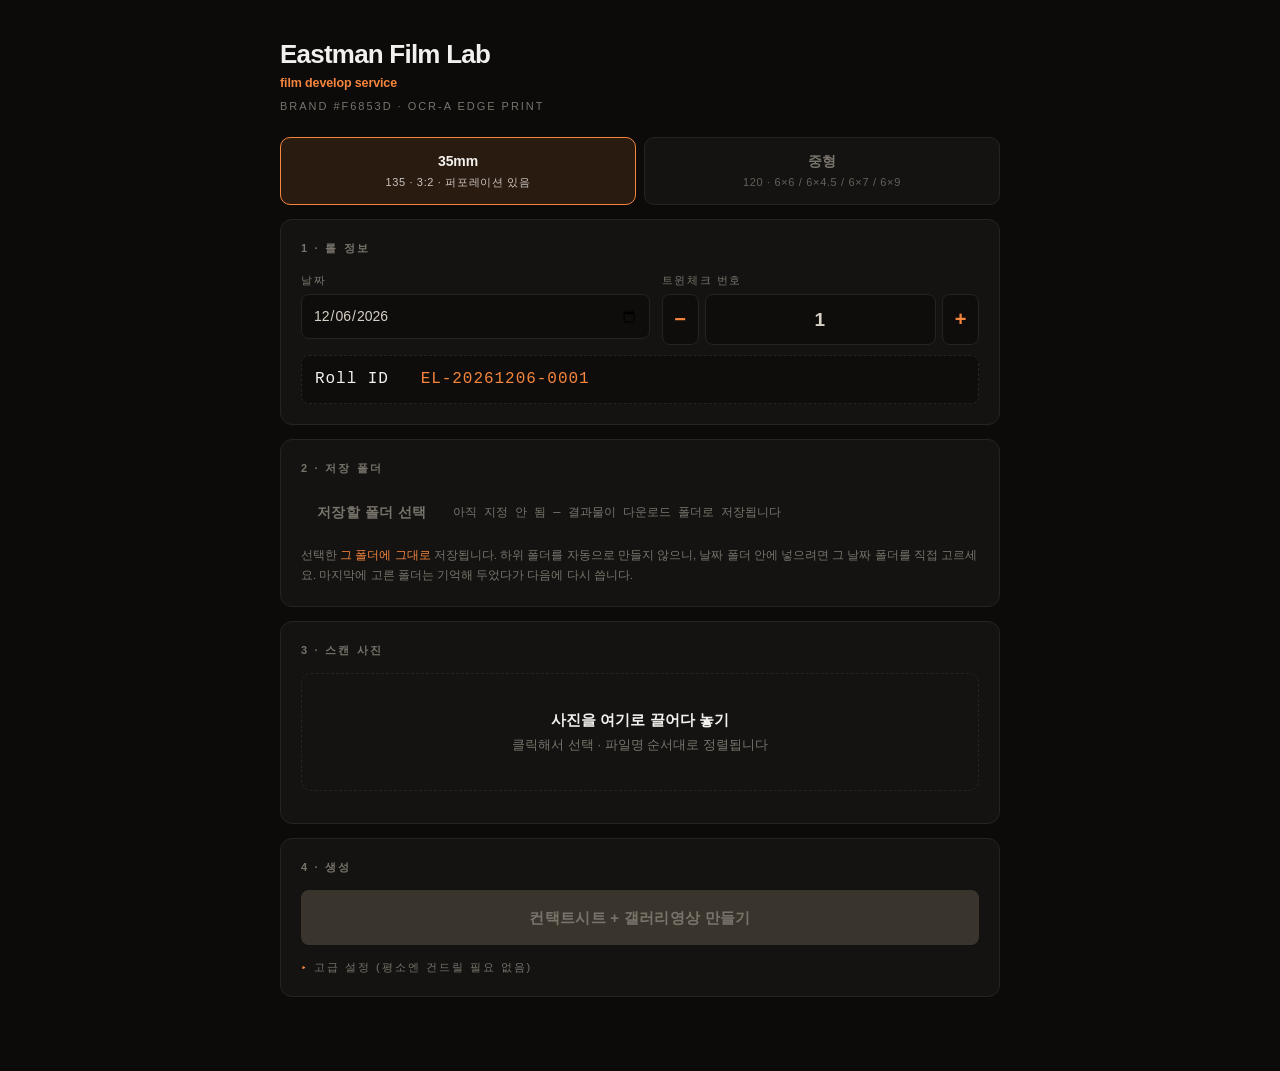
==== tools/contact-sheet/Eastman Film Lab - 컨택트시트 + 갤러리영상 (OCR-A).html @ e93a2373 "Add contact sheet + gallery video web app (original upload) Co-Authored-By: Claude Opus 5.5 <noreply" ====
<!doctype html>
<html lang="ko">
<head>
<meta charset="utf-8">
<meta name="viewport" content="width=device-width, initial-scale=1">
<title>Eastman Film Lab · 컨택트시트 + 갤러리영상 (OCR-A)</title>
<style>
  :root{
    --bg:#0c0b0a; --panel:#141311; --line:#26241f; --ink:#d6d0c6;
    --dim:#78746c; --amber:#f6853d; --amber-dim:#9c5427; --white:#f2f0ec;
    --ok:#7fb069; --err:#d4574e;
  }
  *{box-sizing:border-box}
  html,body{margin:0;min-height:100%}
  body{
    background:var(--bg); color:var(--ink);
    font:14px/1.55 "SF Pro Text",-apple-system,BlinkMacSystemFont,"Segoe UI",
      "Helvetica Neue",Arial,"Apple SD Gothic Neo","Malgun Gothic",sans-serif;
    display:flex; justify-content:center; padding:34px 20px 60px;
  }
  .wrap{width:100%; max-width:720px}

  .brand b{font-family:Helvetica,"Helvetica Neue",Arial,sans-serif;
    font-size:26px; font-weight:700; letter-spacing:-.03em; color:var(--white)}
  .tag{color:var(--amber); font-weight:700; font-size:12.5px;
    letter-spacing:-.01em; margin-bottom:26px}

  .tabs{display:flex; gap:8px; margin-bottom:14px}
  .tabs button{flex:1; font:inherit; font-weight:700; letter-spacing:-.01em;
    padding:13px 10px; border-radius:10px; cursor:pointer; transition:.14s;
    background:var(--panel); color:var(--dim); border:1px solid var(--line)}
  .tabs button small{display:block; font-weight:500; font-size:11px;
    letter-spacing:.06em; opacity:.8; margin-top:2px}
  .tabs button:hover{color:var(--ink)}
  .tabs button.on{background:rgba(246,133,61,.13); color:var(--white);
    border-color:var(--amber)}

  .card{background:var(--panel); border:1px solid var(--line); border-radius:12px;
    padding:20px; margin-bottom:14px}
  .card h2{margin:0 0 14px; font-size:11px; letter-spacing:.2em; color:var(--dim);
    text-transform:uppercase; font-weight:600}

  label{display:block; font-size:10.5px; letter-spacing:.15em; color:var(--dim);
    text-transform:uppercase; margin:0 0 6px}
  input[type=text],input[type=date],input[type=number],select{
    width:100%; background:#0e0d0b; border:1px solid var(--line); color:var(--ink);
    padding:10px 11px; border-radius:8px; font:inherit; font-size:14px}
  input:focus,select:focus{outline:none; border-color:var(--amber-dim)}
  input[type=number]{-moz-appearance:textfield}
  input[type=number]::-webkit-outer-spin-button,
  input[type=number]::-webkit-inner-spin-button{-webkit-appearance:none;margin:0}

  .row{display:flex; gap:12px; flex-wrap:wrap}
  .row>*{flex:1; min-width:150px}

  /* sticker stepper */
  .stepper{display:flex; align-items:stretch; gap:6px}
  .stepper input{text-align:center; font-variant-numeric:tabular-nums;
    font-size:19px; font-weight:600; letter-spacing:.06em}
  .stepper button{width:46px; border:1px solid var(--line); background:#0e0d0b;
    color:var(--amber); font-size:20px; font-weight:700; border-radius:8px;
    cursor:pointer; line-height:1; transition:.12s}
  .stepper button:hover{background:rgba(246,133,61,.12); border-color:var(--amber-dim)}
  .stepper button:active{transform:translateY(1px)}

  .rollid{margin-top:10px; padding:11px 13px; background:#0e0d0b;
    border:1px dashed var(--line); border-radius:8px;
    font-family:"SF Mono",Menlo,Consolas,monospace; font-size:16px;
    letter-spacing:.06em; color:var(--white)}
  .rollid span{color:var(--amber)}

  .folder{display:flex; gap:10px; align-items:center; flex-wrap:wrap}
  .path{flex:1; min-width:200px; font-family:"SF Mono",Menlo,Consolas,monospace;
    font-size:12px; color:var(--dim); word-break:break-all}
  .path.on{color:var(--ok)}

  button.btn{font:inherit; font-weight:600; letter-spacing:.03em; border:none;
    cursor:pointer; padding:11px 16px; border-radius:8px; transition:.14s}
  .primary{background:var(--amber); color:#241705}
  .primary:hover{filter:brightness(1.08)}
  .primary:disabled{background:#3a352c; color:var(--dim); cursor:not-allowed; filter:none}
  .ghost{background:transparent; color:var(--dim); border:1px solid var(--line)}
  .ghost:hover{color:var(--ink); border-color:var(--amber-dim)}

  .drop{border:1.5px dashed var(--line); border-radius:10px; padding:34px 16px;
    text-align:center; color:var(--dim); cursor:pointer; transition:.15s;
    font-size:13px}
  .drop:hover,.drop.hot{border-color:var(--amber); color:var(--ink);
    background:rgba(246,133,61,.05)}
  .drop b{display:block; color:var(--white); font-size:15px; margin-bottom:4px}
  .thumbs{display:flex; gap:5px; flex-wrap:wrap; margin-top:12px}
  .thumbs img{width:52px; height:35px; object-fit:cover; border-radius:3px;
    border:1px solid var(--line)}
  .thumbs .more{align-self:center; font-size:11px; color:var(--dim)}

  #go{width:100%; padding:16px; font-size:15px; letter-spacing:.02em}

  .bar{margin-top:14px; height:5px; background:#241f1a; border-radius:3px;
    overflow:hidden; display:none}
  .bar.on{display:block}
  .bar i{display:block; height:100%; width:0; background:var(--amber);
    transition:width .2s}
  .log{margin-top:12px; font-family:"SF Mono",Menlo,Consolas,monospace;
    font-size:12px; line-height:1.85; color:var(--dim); white-space:pre-wrap}
  .log .ok{color:var(--ok)} .log .er{color:var(--err)} .log .hi{color:var(--amber)}

  .out{display:none; gap:14px; margin-top:4px}
  .out.on{display:flex; flex-wrap:wrap}
  .out figure{margin:0; flex:1; min-width:190px}
  .out figcaption{font-size:11px; color:var(--dim); letter-spacing:.1em;
    text-transform:uppercase; margin-bottom:7px}
  .out img,.out video{width:100%; border-radius:6px; background:#000;
    border:1px solid var(--line)}

  details{margin-top:4px}
  summary{cursor:pointer; font-size:11px; letter-spacing:.18em; color:var(--dim);
    text-transform:uppercase; list-style:none}
  summary::-webkit-details-marker{display:none}
  summary:before{content:"▸ "; color:var(--amber)}
  details[open] summary:before{content:"▾ "}
  .adv{margin-top:14px}
  .note{font-size:11.5px; color:var(--dim); line-height:1.8; margin-top:10px}
  .warn{color:var(--amber)}
  canvas{display:none}
</style>
<style>
  /* OCR-A (Tsukurimashou build by Matthew Skala, free for commercial
     use; his contributions public domain). Embedded so the app stays a
     single offline file. */
  @font-face{font-family:'OCR-A EFL';font-style:normal;font-weight:400;
    font-display:block;
    src:url([data-uri]) format('truetype');}
</style>
</head>
<body>
<div class="wrap">

  <div class="brand"><b>Eastman Film Lab</b></div>
  <div class="tag">film develop service</div>
  <div style="color:var(--dim);font-size:11px;letter-spacing:.18em;margin:-22px 0 22px">BRAND #F6853D · OCR-A EDGE PRINT</div>

  <!-- ── film format tabs ──────────────────────────────────── -->
  <div class="tabs">
    <button type="button" id="tab135" class="on" data-film="135">
      35mm<small>135 · 3:2 · 퍼포레이션 있음</small></button>
    <button type="button" id="tab120" data-film="120">
      중형<small>120 · 6×6 / 6×4.5 / 6×7 / 6×9</small></button>
  </div>

  <!-- ── 1. roll ───────────────────────────────────────────── -->
  <div class="card">
    <h2>1 · 롤 정보</h2>
    <div class="row">
      <div style="flex:1.1">
        <label>날짜</label>
        <input type="date" id="date">
      </div>
      <div style="flex:1">
        <label>트윈체크 번호</label>
        <div class="stepper">
          <button type="button" id="minus" title="-1">−</button>
          <input type="number" id="sticker" min="0" step="1" value="1">
          <button type="button" id="plus" title="+1">+</button>
        </div>
      </div>
    </div>
    <div class="row" id="mfRow" style="display:none; margin-top:12px">
      <div>
        <label>중형 판형</label>
        <select id="mfSize">
          <option value="6x6" selected>6×6 · 정사각</option>
          <option value="6x45">6×4.5</option>
          <option value="6x7">6×7</option>
          <option value="6x9">6×9</option>
        </select>
      </div>
    </div>
    <div class="rollid">Roll ID &nbsp; <span id="rollid">EL-00000000-0001</span></div>
  </div>

  <!-- ── 2. save folder ────────────────────────────────────── -->
  <div class="card">
    <h2>2 · 저장 폴더</h2>
    <div class="folder">
      <button class="btn ghost" id="pick">저장할 폴더 선택</button>
      <div class="path" id="pathEcho">아직 지정 안 됨 — 결과물이 다운로드 폴더로 저장됩니다</div>
    </div>
    <div class="note">
      선택한 <span class="warn">그 폴더에 그대로</span> 저장됩니다.
      하위 폴더를 자동으로 만들지 않으니, 날짜 폴더 안에 넣으려면 그 날짜 폴더를 직접 고르세요.
      마지막에 고른 폴더는 기억해 두었다가 다음에 다시 씁니다.
    </div>
  </div>

  <!-- ── 3. photos ─────────────────────────────────────────── -->
  <div class="card">
    <h2>3 · 스캔 사진</h2>
    <div class="drop" id="drop">
      <b>사진을 여기로 끌어다 놓기</b>
      클릭해서 선택 · 파일명 순서대로 정렬됩니다
    </div>
    <input type="file" id="file" accept="image/*" multiple hidden>
    <div class="thumbs" id="thumbs"></div>
  </div>

  <!-- ── 4. run ────────────────────────────────────────────── -->
  <div class="card">
    <h2>4 · 생성</h2>
    <button class="btn primary" id="go" disabled>컨택트시트 + 갤러리영상 만들기</button>
    <div class="bar" id="bar"><i id="barFill"></i></div>
    <div class="log" id="log"></div>
    <div class="out" id="out">
      <figure><figcaption>컨택트시트 · 8×10in</figcaption><img id="outImg" alt=""></figure>
      <figure><figcaption>갤러리영상 · 9:16</figcaption><video id="outVid" controls playsinline muted></video></figure>
    </div>

    <details class="adv">
      <summary>고급 설정 (평소엔 건드릴 필요 없음)</summary>
      <div class="row" style="margin-top:12px">
        <div>
          <label>컨택트시트 규격</label>
          <select id="csFormat">
            <option value="8x10" selected>8×10 in · 인쇄</option>
            <option value="1:1">1:1</option><option value="4:5">4:5</option>
            <option value="9:16">9:16</option>
          </select>
        </div>
        <div>
          <label>컬럼</label>
          <select id="cols"><option>3</option><option>4</option><option>5</option>
            <option selected>6</option><option>7</option></select>
        </div>
      </div>
      <div class="row" style="margin-top:12px">
        <div>
          <label>영상 규격</label>
          <select id="vFormat">
            <option value="9:16" selected>9:16 · 릴스</option>
            <option value="4:5">4:5</option><option value="1:1">1:1</option>
          </select>
        </div>
        <div>
          <label>영상 해상도</label>
          <select id="vres">
            <option value="2160" selected>2160 · 4K (기본)</option>
            <option value="1440">1440</option>
            <option value="1080">1080</option>
          </select>
        </div>
        <div>
          <label>프레임당 초</label>
          <input type="number" id="hold" value="0.2" step="0.05" min="0.05" max="2">
        </div>
        <div>
          <label>영상 화질</label>
          <select id="quality">
            <option value="0.45" selected>High</option>
            <option value="0.25">Standard</option>
            <option value="0.9">Max</option>
          </select>
        </div>
      </div>
      <div class="note">
        저장 후 원본 사진은 브라우저 메모리에서 즉시 삭제됩니다.
        사진은 어디에도 업로드되지 않고 이 PC 안에서만 처리됩니다.
      </div>
    </details>
  </div>
</div>

<canvas id="cv"></canvas>

<script>
/* ═══════════════════════════════════════════════════════════════
   Eastman Film Lab — 컨택트시트 + 갤러리영상 웹앱
   전부 로컬 처리. 사진은 업로드되지 않고, 저장 직후 메모리에서 삭제.
   ═══════════════════════════════════════════════════════════════ */

const $=id=>document.getElementById(id);

// ---- brand / layout spec (contact sheet and video share this) ----
const BRAND='#f6853d', ACCENT_DIM='#8f4d23';
const THEME={sheet:'#11100f', film:'#080809', perf:'#1a1917',
             text:'#d6d0c6', dim:'#78746c', white:'#f2f0ec'};
const WM_TRACK=-0.05;

// contact sheet
const FRAME_W=560,
      FRAME_GAP=.045, STRIP_GAP=.42, SHEET_PAD=.9, HEADER_H=.92;
const PPI=300, PAPER_LONG=10, PAPER_SHORT=8, PAPER_MARGIN=.25;
const IG_LONG=2048, OUT_FORMATS={'1:1':1,'4:5':4/5,'9:16':9/16,'16:9':16/9};

// video
const VID_FORMATS={'9:16':9/16,'4:5':4/5,'1:1':1};
const FPS=30;

// ── film formats ──────────────────────────────────────────────
// 135 has sprocket perforations; 120 (medium format) has none — it runs on
// paper backing — so its strip is just film base + rebate. Scans always come
// out landscape, so every aspect here is width/height.
const MF_SIZES={
  '6x6' :{aspect:1,     label:'6×6',   cols:4},
  '6x45':{aspect:4/3,   label:'6×4.5', cols:4},
  '6x7' :{aspect:7/6,   label:'6×7',   cols:4},
  '6x9' :{aspect:3/2,   label:'6×9',   cols:3},
};
let filmType='135';

function filmSpec(){
  if(filmType==='120'){
    const mf=MF_SIZES[$('mfSize').value]||MF_SIZES['6x6'];
    // no perforations, and a taller rebate so the edge print still has room
    return {aspect:mf.aspect, perf:false, perfBand:0, rebate:.155,
            cols:mf.cols, label:`120 ${mf.label}`};
  }
  return {aspect:3/2, perf:true, perfBand:.135, rebate:.115,
          cols:6, label:'135'};
}
// export width in px. 2160 (4K) is the default; the encoder negotiation below
// steps down through these if the machine can't take the bigger one.
const VID_WIDTHS=[2160,1440,1080];

let frames=[];                       // {img,url,name} — dropped, then forgotten
let rootDir=null;                    // FileSystemDirectoryHandle for D:\필름저장

/* ─────────────────────────── roll id / date ─────────────────── */
const pad4=n=>String(n).length>=4?String(n):String(n).padStart(4,'0');
const ymd=v=>v.replace(/-/g,'');

function todayISO(){
  const d=new Date(), p=n=>String(n).padStart(2,'0');
  return `${d.getFullYear()}-${p(d.getMonth()+1)}-${p(d.getDate())}`;
}
// twin-check sticker number — this alone names the saved files (no date)
const stickerNo=()=>pad4(+$('sticker').value||0);
// the roll id still carries the date, but only for the printed header/edge
function rollId(){
  return `EL-${ymd($('date').value||todayISO())}-${stickerNo()}`;
}
// localStorage throws in private mode / when site data is blocked — never let
// remembering a number take the whole app down.
const lsGet=k=>{ try{ return localStorage.getItem(k); }catch(e){ return null; } };
const lsSet=(k,v)=>{ try{ localStorage.setItem(k,v); }catch(e){} };

function syncRoll(){
  $('rollid').textContent=rollId();
  lsSet('efl.sticker',$('sticker').value);
  lsSet('efl.date',$('date').value);
}
function bumpSticker(d){
  $('sticker').value=Math.max(0,(+$('sticker').value||0)+d);
  syncRoll();
}
$('plus').onclick=()=>bumpSticker(1);
$('minus').onclick=()=>bumpSticker(-1);
$('sticker').addEventListener('input',syncRoll);
$('date').addEventListener('change',syncRoll);
// arrow keys on the number field
$('sticker').addEventListener('keydown',e=>{
  if(e.key==='ArrowUp'){e.preventDefault();bumpSticker(1);}
  if(e.key==='ArrowDown'){e.preventDefault();bumpSticker(-1);}
});

(function initRoll(){
  const savedDate=lsGet('efl.date');
  // remember the date, but a new day always wins
  $('date').value=(savedDate&&savedDate===todayISO())?savedDate:todayISO();
  $('sticker').value=lsGet('efl.sticker')||'1';
  syncRoll();
})();

/* ───────────────────────── film format tabs ─────────────────── */
function setFilm(type){
  filmType=type;
  for(const b of document.querySelectorAll('.tabs button'))
    b.classList.toggle('on',b.dataset.film===type);
  $('mfRow').style.display = type==='120' ? '' : 'none';
  $('cols').value=filmSpec().cols;          // sensible default per format
  lsSet('efl.film',type);
}
for(const b of document.querySelectorAll('.tabs button'))
  b.onclick=()=>setFilm(b.dataset.film);
$('mfSize').addEventListener('change',()=>{ $('cols').value=filmSpec().cols; });
setFilm(lsGet('efl.film')==='120'?'120':'135');

/* ─────────────────────── save folder (File System Access) ───── */
const FS_OK='showDirectoryPicker' in window;

// tiny IndexedDB store, just to keep the folder handle between visits
function idb(mode,fn){
  return new Promise((res,rej)=>{
    const r=indexedDB.open('efl',1);
    r.onupgradeneeded=()=>r.result.createObjectStore('kv');
    r.onerror=()=>rej(r.error);
    r.onsuccess=()=>{
      const db=r.result, tx=db.transaction('kv',mode), st=tx.objectStore('kv');
      const q=fn(st);
      tx.oncomplete=()=>{ db.close(); res(q&&q.result); };
      tx.onerror=()=>{ db.close(); rej(tx.error); };
    };
  });
}
const saveHandle=h=>idb('readwrite',st=>st.put(h,'root'));
const loadHandle=()=>idb('readonly',st=>st.get('root'));

function showPath(name,ok){
  $('pathEcho').textContent=ok ? `저장 위치 · ${name}\\` : name;
  $('pathEcho').classList.toggle('on',!!ok);
}

$('pick').onclick=async ()=>{
  if(!FS_OK){
    log('이 브라우저는 폴더 저장을 지원하지 않습니다 — Chrome 또는 Edge를 쓰세요.','er');
    return;
  }
  try{
    const h=await showDirectoryPicker({mode:'readwrite',id:'efl-film'});
    rootDir=h; await saveHandle(h);
    showPath(h.name,true);
    $('pick').textContent='저장 폴더 변경';
    log(`저장 폴더 연결: ${h.name}`,'ok');
  }catch(e){ /* user cancelled */ }
};

(async function restoreFolder(){
  if(!FS_OK){
    $('pathEcho').textContent=
      '이 브라우저는 폴더 지정 저장을 지원하지 않습니다 (Chrome / Edge 권장)';
    return;
  }
  try{
    const h=await loadHandle();
    if(!h) return;
    const perm=await h.queryPermission({mode:'readwrite'});
    if(perm==='granted'){
      rootDir=h; showPath(h.name,true); $('pick').textContent='저장 폴더 변경';
    }else{
      $('pathEcho').textContent=`이전 폴더: ${h.name} — 버튼을 눌러 다시 허용하세요`;
      $('pick').textContent=`${h.name} 다시 연결`;
      $('pick').onclick=async ()=>{
        const p=await h.requestPermission({mode:'readwrite'});
        if(p==='granted'){ rootDir=h; showPath(h.name,true);
          $('pick').textContent='저장 폴더 변경'; log(`저장 폴더 연결: ${h.name}`,'ok'); }
      };
    }
  }catch(e){ /* nothing stored */ }
})();

// The folder the user picked IS the destination — no date subfolder is
// created, nothing is guessed.
async function saveBlob(blob,filename){
  if(rootDir){
    const fh=await rootDir.getFileHandle(filename,{create:true});
    const w=await fh.createWritable();
    await w.write(blob); await w.close();
    return `${rootDir.name}\\${filename}`;
  }
  const a=document.createElement('a');
  a.href=URL.createObjectURL(blob); a.download=filename; a.click();
  setTimeout(()=>URL.revokeObjectURL(a.href),4000);
  return `다운로드 폴더\\${filename}`;
}

/* ───────────────────────────── photos ───────────────────────── */
const naturalKey=s=>s.replace(/\d+/g,m=>m.padStart(8,'0')).toLowerCase();
$('drop').onclick=()=>$('file').click();
['dragover','dragenter'].forEach(e=>$('drop').addEventListener(e,ev=>{
  ev.preventDefault(); $('drop').classList.add('hot');}));
['dragleave','drop'].forEach(e=>$('drop').addEventListener(e,ev=>{
  ev.preventDefault(); $('drop').classList.remove('hot');}));
$('drop').addEventListener('drop',ev=>addFiles(ev.dataTransfer.files));
$('file').onchange=()=>addFiles($('file').files);

async function addFiles(list){
  const picks=[...list].filter(f=>f.type.startsWith('image/'));
  if(!picks.length) return;
  for(const f of picks){
    const url=URL.createObjectURL(f);
    try{
      const img=await new Promise((res,rej)=>{
        const i=new Image(); i.onload=()=>res(i); i.onerror=rej; i.src=url;});
      frames.push({img,url,name:f.name});
    }catch(e){ URL.revokeObjectURL(url); }
  }
  frames.sort((a,b)=>naturalKey(a.name)<naturalKey(b.name)?-1:1);
  paintThumbs();
}

function paintThumbs(){
  const t=$('thumbs'); t.innerHTML='';
  frames.slice(0,14).forEach(f=>{
    const i=document.createElement('img'); i.src=f.url; t.appendChild(i);
  });
  if(frames.length>14){
    const s=document.createElement('div'); s.className='more';
    s.textContent=`+${frames.length-14}`; t.appendChild(s);
  }
  $('drop').innerHTML=frames.length
    ? `<b>${frames.length}컷 준비됨</b>더 추가하려면 계속 끌어다 놓기`
    : `<b>사진을 여기로 끌어다 놓기</b>클릭해서 선택 · 파일명 순서대로 정렬됩니다`;
  $('go').disabled=frames.length===0;
}

function forgetPhotos(){
  for(const f of frames){ URL.revokeObjectURL(f.url); f.img.src=''; }
  frames=[];
  $('file').value='';
  paintThumbs();
}

/* ───────────────────────────── log ──────────────────────────── */
function log(msg,cls){
  const s=document.createElement('span');
  if(cls) s.className=cls;
  s.textContent=msg+'\n';
  $('log').appendChild(s);
}
const clearLog=()=>$('log').textContent='';
const progress=p=>$('barFill').style.width=`${Math.round(p*100)}%`;

/* ─────────────────────── shared drawing helpers ─────────────── */
function tracked(ctx,text,x,y,tracking,anchor,maxX){
  const ws=[...text].map(ch=>ctx.measureText(ch).width);
  const total=ws.reduce((a,b)=>a+b,0)+tracking*Math.max(0,text.length-1);
  if(anchor==='center')x-=total/2; else if(anchor==='right')x-=total;
  for(let i=0;i<text.length;i++){
    if(maxX!=null && x+ws[i]>maxX) break;
    ctx.fillText(text[i],x,y); x+=ws[i]+tracking;
  }
  return total;
}
function coverParams(iw,ih,dw,dh){
  const s=Math.max(dw/iw,dh/ih), w=iw*s, h=ih*s;
  return {sx:(w-dw)/2/s, sy:(h-dh)/2/s, sw:dw/s, sh:dh/s};
}
function roundRect(ctx,x,y,w,h,r){
  ctx.beginPath();
  if(ctx.roundRect){ctx.roundRect(x,y,w,h,r); return;}
  ctx.moveTo(x+r,y); ctx.arcTo(x+w,y,x+w,y+h,r); ctx.arcTo(x+w,y+h,x,y+h,r);
  ctx.arcTo(x,y+h,x,y,r); ctx.arcTo(x,y,x+w,y,r); ctx.closePath();
}
function perfsH(ctx,x0,x1,y,bandH,unitW){
  const pitch=unitW/8, pw=pitch*.52, ph=bandH*.46, r=ph*.28, cy=y+bandH/2;
  ctx.fillStyle=THEME.perf;
  let x=x0+pitch*.25;
  while(x+pw<=x1){ roundRect(ctx,x,cy-ph/2,pw,ph,r); ctx.fill(); x+=pitch; }
}
const bitsCache={};
function bitsFor(seed){
  if(bitsCache[seed]) return bitsCache[seed];
  let h=2166136261>>>0, out='';
  for(let i=0;i<seed.length;i++){ h^=seed.charCodeAt(i); h=Math.imul(h,16777619)>>>0; }
  for(let i=0;i<32;i++){ h^=h<<13; h^=h>>>17; h^=h<<5; h>>>=0;
    out+=(h>>>0).toString(2).padStart(32,'0'); }
  return bitsCache[seed]=out;
}
function barcode(ctx,x,y,w,h,bits,color){
  ctx.fillStyle=color; let col=x,i=0;
  while(col<x+w && i<bits.length){
    const bw=(bits[i]==='1'?2:1)*(w/90);
    if(bits[i]==='1') ctx.fillRect(col,y,bw,h);
    col+=bw+w/180; i++;
  }
}
const HELV='700 %spx Helvetica,"Helvetica Neue",Arial,sans-serif';
const MONO='%spx "OCR-A EFL","SF Mono",Menlo,Consolas,monospace';
// OCR-A is already a wide face — tighten every machine-read line to 50%
// of the tracking the original build used. 1 = old spacing, 0.5 = half.
const OCR_TRACK=0.5;
const f=(tpl,px)=>tpl.replace('%s',px.toFixed(0));

/* ─────────────────────── contact sheet render ───────────────── */
// width of a tracked string without drawing it
function measTracked(ctx,text,track){
  let w=0; for(const ch of text) w+=ctx.measureText(ch).width;
  return w+track*Math.max(0,text.length-1);
}

// One continuous ribbon of edge print: [barcode] EASTMAN FILM LAB  ROLL-ID
// repeated forever, clipped to the strip. `phase` slides the pattern along so
// consecutive strips (or video frames) read as one long piece of film instead
// of every row starting identically. Tokens may be cut in half at either end —
// that is exactly what makes it look continuous.
function drawEdgePrint(ctx,o){
  const {x0,x1,top,h,fontPx,track,bcW,bits,text,id,color,phase}=o;
  ctx.save();
  ctx.beginPath(); ctx.rect(x0,top,x1-x0,h); ctx.clip();
  ctx.font=f(MONO,fontPx); ctx.fillStyle=color;
  const prevBase=ctx.textBaseline; ctx.textBaseline='middle';
  const midY=top+h/2, bcH=h*0.56, bcY=top+(h-bcH)/2;
  const gap=fontPx*1.9;
  const wText=measTracked(ctx,text,track), wId=measTracked(ctx,id,track);
  const unit=bcW+gap+wText+gap+wId+gap;
  let x=x0-(((phase%unit)+unit)%unit);
  while(x<x1){
    barcode(ctx,x,bcY,bcW,bcH,bits,color);
    let cx=x+bcW+gap;
    tracked(ctx,text,cx,midY,track,'left'); cx+=wText+gap;
    tracked(ctx,id,cx,midY,track,'left');
    x+=unit;
  }
  ctx.textBaseline=prevBase;
  ctx.restore();
}

function paperSize(fmt,landscape){
  if(fmt==='8x10'){
    return {pw:Math.round((landscape?PAPER_LONG:PAPER_SHORT)*PPI),
            ph:Math.round((landscape?PAPER_SHORT:PAPER_LONG)*PPI),
            margin:Math.round(PAPER_MARGIN*PPI)};
  }
  const r=OUT_FORMATS[fmt];
  const pw=Math.round(r>=1?IG_LONG:IG_LONG*r), ph=Math.round(r>=1?IG_LONG/r:IG_LONG);
  return {pw,ph,margin:Math.round(Math.max(pw,ph)*.035)};
}

async function renderContactSheet(){
  const cols=+$('cols').value, fmt=$('csFormat').value;
  const id=rollId(), dateStr=($('date').value||'').replace(/-/g,'.');
  const edgeText='EASTMAN FILM LAB';
  const n=frames.length;

  const spec=filmSpec();
  const stripBits=bitsFor(id);          // one code per roll, repeated down the film
  const fw=FRAME_W, fh=fw/spec.aspect;
  const perfH=fh*spec.perfBand, rebH=fh*spec.rebate, fgap=fw*FRAME_GAP,
        sgap=perfH*STRIP_GAP, pad=fw*SHEET_PAD, headH=fw*HEADER_H;
  const stripH=perfH*2+rebH*2+fh, strips=Math.ceil(n/cols);
  const W=pad*2+cols*fw+(cols-1)*fgap;
  const H=pad+headH+strips*stripH+Math.max(0,strips-1)*sgap+pad;

  const oc=document.createElement('canvas');
  oc.width=Math.round(W); oc.height=Math.round(H);
  const ctx=oc.getContext('2d');
  ctx.textBaseline='top';
  ctx.imageSmoothingEnabled=true; ctx.imageSmoothingQuality='high';
  ctx.fillStyle=THEME.sheet; ctx.fillRect(0,0,W,H);

  const wmSize=fw*.24;
  ctx.fillStyle=THEME.white; ctx.font=f(HELV,wmSize);
  tracked(ctx,'Eastman Film Lab',pad,pad,WM_TRACK*wmSize,'left');
  const tagSize=fw*.098;
  ctx.fillStyle=BRAND; ctx.font=f(HELV,tagSize);
  tracked(ctx,'film develop service',pad,pad+wmSize*1.14,WM_TRACK*tagSize,'left');

  ctx.font=f(MONO,fw*.12);
  const right=W-pad;
  ctx.fillStyle=THEME.text; tracked(ctx,id,right,pad+fw*.15,OCR_TRACK*fw*.02,'right');
  ctx.fillStyle=THEME.dim;
  if(dateStr) tracked(ctx,dateStr,right,pad+fw*.33,OCR_TRACK*fw*.02,'right');
  ctx.fillStyle=BRAND; tracked(ctx,`${n} FRAMES`,right,pad+fw*.51,OCR_TRACK*fw*.02,'right');
  ctx.strokeStyle=THEME.dim; ctx.lineWidth=2;
  const ry=pad+headH-fw*.14;
  ctx.beginPath(); ctx.moveTo(pad,ry); ctx.lineTo(W-pad,ry); ctx.stroke();

  const top0=pad+headH;
  for(let s=0;s<strips;s++){
    const x0=pad, x1=W-pad, sy=top0+s*(stripH+sgap);
    ctx.fillStyle=THEME.film; ctx.fillRect(x0,sy,x1-x0,stripH);
    if(spec.perf){                       // 120 has no sprocket holes
      perfsH(ctx,x0,x1,sy,perfH,fw);
      perfsH(ctx,x0,x1,sy+stripH-perfH,perfH,fw);
    }

    const topReb=sy+perfH, imgY=topReb+rebH, botReb=imgY+fh;
    drawEdgePrint(ctx,{x0:x0+fgap,x1:x1-fgap,top:topReb,h:rebH,
      fontPx:rebH*.6, track:OCR_TRACK*rebH*.10, bcW:fw*.34,
      bits:stripBits, text:edgeText, id, color:ACCENT_DIM,
      phase:s*(x1-x0-2*fgap)});      // carry on where the row above stopped

    ctx.font=f(MONO,rebH*.74);
    for(let c=0;c<cols;c++){
      const idx=s*cols+c, fx=x0+c*(fw+fgap);
      if(idx<n){
        const im=frames[idx].img;
        const p=coverParams(im.naturalWidth,im.naturalHeight,fw,fh);
        ctx.drawImage(im,p.sx,p.sy,p.sw,p.sh,fx,imgY,fw,fh);
        ctx.strokeStyle='#000'; ctx.lineWidth=2;
        ctx.strokeRect(fx,imgY,fw,fh);
        ctx.fillStyle=BRAND;
        tracked(ctx,String(idx+1),fx+fw/2,botReb+rebH*.24,OCR_TRACK*rebH*.06,'center');
        ctx.strokeStyle=ACCENT_DIM; ctx.lineWidth=2;
        ctx.beginPath(); ctx.moveTo(fx+fw/2,botReb+rebH*.06);
        ctx.lineTo(fx+fw/2,botReb+rebH*.16); ctx.stroke();
      }else{
        ctx.fillStyle='#0e0e0f'; ctx.fillRect(fx,imgY,fw,fh);
      }
    }
    await new Promise(r=>setTimeout(r,0));
    progress(.05+.35*(s+1)/strips);
  }

  const {pw,ph,margin}=paperSize(fmt,oc.width>=oc.height);
  const paper=document.createElement('canvas');
  paper.width=pw; paper.height=ph;
  const pctx=paper.getContext('2d');
  pctx.fillStyle=THEME.sheet; pctx.fillRect(0,0,pw,ph);
  const s2=Math.min((pw-2*margin)/oc.width,(ph-2*margin)/oc.height);
  const nw=oc.width*s2, nh=oc.height*s2;
  pctx.imageSmoothingEnabled=true; pctx.imageSmoothingQuality='high';
  pctx.drawImage(oc,(pw-nw)/2,(ph-nh)/2,nw,nh);

  const blob=await new Promise(r=>paper.toBlob(r,'image/png'));
  return {blob,w:pw,h:ph};
}

/* ───────────────────────── video: one frame ─────────────────── */
function videoDims(width){
  const aspect=VID_FORMATS[$('vFormat').value]||VID_FORMATS['9:16'];
  // even dimensions — H.264 requires it
  return {W:Math.round(width/2)*2, H:Math.round(width/aspect/2)*2};
}
function sizeVideoCanvas(width){
  const {W,H}=videoDims(width);
  const cv=$('cv'); cv.width=W; cv.height=H;
  return cv;
}
const bitrateFor=(W,H)=>Math.round(
  Math.min(160e6,Math.max(12e6,W*H*FPS*(+$('quality').value))));
function drawVideoFrame(idx){
  const cv=$('cv'), ctx=cv.getContext('2d');
  const W=cv.width, H=cv.height, n=frames.length;
  const id=rollId(), dateStr=($('date').value||'').replace(/-/g,'.');
  const edgeText='EASTMAN FILM LAB';

  ctx.setTransform(1,0,0,1,0,0);
  ctx.textBaseline='top';
  ctx.imageSmoothingEnabled=true; ctx.imageSmoothingQuality='high';
  ctx.fillStyle=THEME.sheet; ctx.fillRect(0,0,W,H);

  const U=Math.min(W,H*0.75);
  const pad=U*.075, wmSize=U*.062, tagSize=U*.026;
  ctx.fillStyle=THEME.white; ctx.font=f(HELV,wmSize);
  tracked(ctx,'Eastman Film Lab',pad,pad,WM_TRACK*wmSize,'left');
  ctx.fillStyle=BRAND; ctx.font=f(HELV,tagSize);
  tracked(ctx,'film develop service',pad,pad+wmSize*1.16,WM_TRACK*tagSize,'left');
  ctx.font=f(MONO,U*.026);
  ctx.fillStyle=THEME.text; tracked(ctx,id,W-pad,pad+wmSize*.10,OCR_TRACK*U*.004,'right');
  if(dateStr){ ctx.fillStyle=THEME.dim;
    tracked(ctx,dateStr,W-pad,pad+wmSize*.62,OCR_TRACK*U*.004,'right'); }

  const spec=filmSpec();
  const PERF_R=spec.perfBand, REB_R=spec.rebate, sideGap=U*.014;
  const headBottom=pad+wmSize*1.16+tagSize*2.6, footerH=U*.135;
  const availH=(H-pad-footerH)-headBottom;
  const slotW=Math.min(W-2*pad-2*sideGap,
                       availH/(1+2*REB_R+2*PERF_R)*spec.aspect);
  const slotH=slotW/spec.aspect, perfH=slotH*PERF_R, rebH=slotH*REB_R;
  const stripH=slotH+2*rebH+2*perfH;
  const x0=pad, x1=W-pad, stripY=headBottom+(availH-stripH)/2;

  ctx.fillStyle=THEME.film; ctx.fillRect(x0,stripY,x1-x0,stripH);
  if(spec.perf){                         // 120 has no sprocket holes
    perfsH(ctx,x0,x1,stripY,perfH,slotW);
    perfsH(ctx,x0,x1,stripY+stripH-perfH,perfH,slotW);
  }

  const topReb=stripY+perfH, slotX=(W-slotW)/2, slotY=topReb+rebH,
        botReb=slotY+slotH;

  const im=frames[idx].img;
  const p=coverParams(im.naturalWidth,im.naturalHeight,slotW,slotH);
  ctx.drawImage(im,p.sx,p.sy,p.sw,p.sh,slotX,slotY,slotW,slotH);
  ctx.strokeStyle='#000'; ctx.lineWidth=Math.max(2,U*.002);
  ctx.strokeRect(slotX,slotY,slotW,slotH);

  drawEdgePrint(ctx,{x0:slotX,x1:slotX+slotW,top:topReb,h:rebH,
    fontPx:rebH*.42, track:OCR_TRACK*rebH*.10, bcW:slotW*.16,
    bits:bitsFor(id), text:edgeText, id, color:ACCENT_DIM,
    phase:idx*slotW*0.62});          // ribbon advances with each frame

  ctx.font=f(MONO,rebH*.56); ctx.fillStyle=BRAND;
  tracked(ctx,String(idx+1),slotX+slotW/2,botReb+rebH*.26,OCR_TRACK*rebH*.06,'center');
  ctx.strokeStyle=ACCENT_DIM; ctx.lineWidth=Math.max(2,U*.0016);
  ctx.beginPath(); ctx.moveTo(slotX+slotW/2,botReb+rebH*.06);
  ctx.lineTo(slotX+slotW/2,botReb+rebH*.15); ctx.stroke();

  const fy=stripY+stripH+(H-pad-(stripY+stripH))*.42, tickW=(W-2*pad)/n;
  for(let i=0;i<n;i++){
    ctx.fillStyle = i===idx ? BRAND : '#2a2723';
    ctx.fillRect(pad+i*tickW,fy,Math.max(1,tickW*.62),Math.max(2,U*.0035));
  }
  ctx.font=f(MONO,U*.028); ctx.fillStyle=THEME.dim;
  tracked(ctx,`${String(idx+1).padStart(2,'0')} / ${String(n).padStart(2,'0')}`,
          pad,fy+U*.022,OCR_TRACK*U*.004,'left');
  ctx.fillStyle=BRAND;
  tracked(ctx,`${n} FRAMES`,W-pad,fy+U*.022,OCR_TRACK*U*.004,'right');
}

/* ───────────────── minimal MP4 muxer (no dependencies) ──────── */
const _str=s=>new TextEncoder().encode(s);
function _u16(n){const a=new Uint8Array(2);new DataView(a.buffer).setUint16(0,n);return a;}
function _u32(n){const a=new Uint8Array(4);new DataView(a.buffer).setUint32(0,n>>>0);return a;}
function _cat(parts){
  let len=0; for(const p of parts) len+=p.byteLength;
  const out=new Uint8Array(len); let o=0;
  for(const p of parts){ out.set(p,o); o+=p.byteLength; }
  return out;
}
const _box=(type,...parts)=>{const b=_cat(parts);
  return _cat([_u32(b.byteLength+8),_str(type),b]);};
const _fbox=(type,v,fl,...parts)=>_box(type,
  new Uint8Array([v,(fl>>16)&255,(fl>>8)&255,fl&255]),...parts);
const _MATRIX=_cat([_u32(0x00010000),_u32(0),_u32(0),_u32(0),_u32(0x00010000),
                    _u32(0),_u32(0),_u32(0),_u32(0x40000000)]);

function buildMP4({width,height,timescale,samples,avcC,payload}){
  const total=samples.reduce((a,s)=>a+s.duration,0);
  const runs=[];
  for(const s of samples){
    const last=runs[runs.length-1];
    if(last&&last.d===s.duration) last.c++; else runs.push({c:1,d:s.duration});
  }
  const sttsBody=[]; runs.forEach(r=>sttsBody.push(_u32(r.c),_u32(r.d)));
  const stts=_fbox('stts',0,0,_u32(runs.length),...sttsBody);
  const syncs=[]; samples.forEach((s,i)=>{ if(s.key) syncs.push(i+1); });
  const stss=_fbox('stss',0,0,_u32(syncs.length),...syncs.map(_u32));
  const stsc=_fbox('stsc',0,0,_u32(1),_u32(1),_u32(samples.length),_u32(1));
  const stsz=_fbox('stsz',0,0,_u32(0),_u32(samples.length),
                   ...samples.map(s=>_u32(s.size)));
  const avc1=_box('avc1',new Uint8Array(6),_u16(1),_u16(0),_u16(0),
    new Uint8Array(12),_u16(width),_u16(height),
    _u32(0x00480000),_u32(0x00480000),_u32(0),_u16(1),new Uint8Array(32),
    _u16(0x0018),_u16(0xFFFF),_box('avcC',avcC));
  const stsd=_fbox('stsd',0,0,_u32(1),avc1);

  const moov=off=>{
    const stbl=_box('stbl',stsd,stts,stss,stsc,stsz,
                    _fbox('stco',0,0,_u32(1),_u32(off)));
    const minf=_box('minf',_fbox('vmhd',0,1,_u16(0),_u16(0),_u16(0),_u16(0)),
      _box('dinf',_fbox('dref',0,0,_u32(1),_fbox('url ',0,1))),stbl);
    const mdia=_box('mdia',
      _fbox('mdhd',0,0,_u32(0),_u32(0),_u32(timescale),_u32(total),
            _u16(0x55C4),_u16(0)),
      _fbox('hdlr',0,0,_u32(0),_str('vide'),new Uint8Array(12),
            _str('VideoHandler\0')),minf);
    const tkhd=_fbox('tkhd',0,3,_u32(0),_u32(0),_u32(1),_u32(0),_u32(total),
      new Uint8Array(8),_u16(0),_u16(0),_u16(0),_u16(0),_MATRIX,
      _u32(width<<16),_u32(height<<16));
    return _box('moov',
      _fbox('mvhd',0,0,_u32(0),_u32(0),_u32(timescale),_u32(total),
            _u32(0x00010000),_u16(0x0100),_u16(0),new Uint8Array(8),
            _MATRIX,new Uint8Array(24),_u32(2)),
      _box('trak',tkhd,mdia));
  };
  const ftyp=_box('ftyp',_str('isom'),_u32(0x200),
                  _str('isom'),_str('iso2'),_str('avc1'),_str('mp41'));
  const mdatHdr=_cat([_u32(payload.byteLength+8),_str('mdat')]);
  return new Blob([ftyp,mdatHdr,payload,moov(ftyp.byteLength+mdatHdr.byteLength)],
                  {type:'video/mp4'});
}

/* ───────────────────────── video encode ─────────────────────── */
async function pickAvcCodec(w,h,bitrate){
  if(!('VideoEncoder' in window)) return null;
  for(const codec of ['avc1.640033','avc1.640029','avc1.640028','avc1.4d0029']){
    try{
      const s=await VideoEncoder.isConfigSupported(
        {codec,width:w,height:h,bitrate,framerate:FPS});
      if(s.supported) return codec;
    }catch(e){}
  }
  return null;
}

// Pick the largest width this machine will actually encode. 4K needs H.264
// level 5.1+, and some hardware encoders top out lower, so step down instead
// of failing outright.
async function negotiateVideo(){
  const want=+$('vres').value||VID_WIDTHS[0];
  const tries=VID_WIDTHS.filter(w=>w<=want);
  if(!tries.length) tries.push(want);
  for(const width of tries){
    const {W,H}=videoDims(width);
    const bitrate=bitrateFor(W,H);
    const codec=await pickAvcCodec(W,H,bitrate);
    if(codec) return {width,W,H,bitrate,codec,downgraded:width!==want};
  }
  return null;
}

async function renderVideo(onNote){
  if(!('VideoEncoder' in window))
    throw new Error('이 브라우저는 영상 인코딩(WebCodecs)을 지원하지 않습니다 — Chrome/Edge를 쓰세요');
  const pick=await negotiateVideo();
  if(!pick) throw new Error('이 기기에서 지원하는 영상 해상도를 찾지 못했습니다');
  const {W,H,bitrate,codec}=pick;
  if(pick.downgraded && onNote)
    onNote(`이 기기가 ${$('vres').value}px를 지원하지 않아 ${pick.width}px로 낮췄습니다.`);
  const cv=sizeVideoCanvas(pick.width);

  const hold=Math.max(.05,+$('hold').value||0.2);
  const per=Math.max(1,Math.round(hold*FPS)), dur=Math.round(90000/FPS);
  const chunks=[], samples=[];
  let avcC=null, failed=null;

  const enc=new VideoEncoder({
    output:(chunk,meta)=>{
      if(meta&&meta.decoderConfig&&meta.decoderConfig.description&&!avcC)
        avcC=new Uint8Array(meta.decoderConfig.description);
      const buf=new Uint8Array(chunk.byteLength); chunk.copyTo(buf);
      chunks.push(buf);
      samples.push({size:buf.byteLength,duration:dur,key:chunk.type==='key'});
    },
    error:e=>{ failed=e; }
  });
  enc.configure({codec,width:W,height:H,bitrate,framerate:FPS,
                 latencyMode:'quality',avc:{format:'avc'}});

  let t=0;
  for(let i=0;i<frames.length && !failed;i++){
    drawVideoFrame(i);
    for(let k=0;k<per;k++){
      const vf=new VideoFrame(cv,{timestamp:Math.round(t*1e6/FPS),
                                  duration:Math.round(1e6/FPS)});
      enc.encode(vf,{keyFrame:k===0}); vf.close(); t++;
      if(enc.encodeQueueSize>8) await new Promise(r=>setTimeout(r,0));
    }
    progress(.45+.45*(i+1)/frames.length);
    await new Promise(r=>setTimeout(r,0));
  }
  await enc.flush(); enc.close();
  if(failed) throw failed;
  if(!avcC||!samples.length) throw new Error('인코딩 결과가 비어 있습니다');

  return {blob:buildMP4({width:W,height:H,timescale:90000,samples,avcC,
                         payload:_cat(chunks)}), w:W, h:H};
}

/* ───────────────────────────── run ──────────────────────────── */
$('go').onclick=async ()=>{
  if(!frames.length) return;
  const id=rollId(), count=frames.length;
  $('go').disabled=true; $('bar').classList.add('on'); progress(.02);
  $('out').classList.remove('on');
  clearLog();
  log(`${id} · ${count}컷`,'hi');
  if(!rootDir) log('저장 폴더가 연결되지 않아 다운로드 폴더로 저장됩니다.','er');

  try{
    // the embedded OCR-A must be ready before the first canvas draw
    try{ await document.fonts.load('40px "OCR-A EFL"'); await document.fonts.ready; }
    catch(e){}
    log('컨택트시트 만드는 중…');
    const cs=await renderContactSheet();
    progress(.42);
    const csPath=await saveBlob(cs.blob,`${stickerNo()}-contact.png`);
    log(`  ✓ ${csPath}   (${cs.w}×${cs.h}, ${(cs.blob.size/1e6).toFixed(1)}MB)`,'ok');
    $('outImg').src=URL.createObjectURL(cs.blob);

    const {W:vw,H:vh}=videoDims(+$('vres').value);
    log(`갤러리영상 만드는 중… ${vw}×${vh} (해상도가 높아 시간이 걸립니다)`);
    const vd=await renderVideo(note=>log('  '+note,'er'));
    progress(.94);
    const vdPath=await saveBlob(vd.blob,`${stickerNo()}-video.mp4`);
    log(`  ✓ ${vdPath}   (${vd.w}×${vd.h}, ${(vd.blob.size/1e6).toFixed(1)}MB)`,'ok');
    $('outVid').src=URL.createObjectURL(vd.blob);
    $('out').classList.add('on');

    progress(1);
    forgetPhotos();
    log(`원본 사진 ${count}컷을 메모리에서 삭제했습니다.`,'hi');
    bumpSticker(1);
    log(`다음 롤 준비됨 → ${rollId()}`,'hi');
  }catch(e){
    log('실패: '+(e&&e.message?e.message:e),'er');
    $('go').disabled=frames.length===0;
  }finally{
    setTimeout(()=>{ $('bar').classList.remove('on'); progress(0); },1200);
    const cv=$('cv'); cv.getContext('2d').clearRect(0,0,cv.width,cv.height);
  }
};
</script>
</body>
</html>
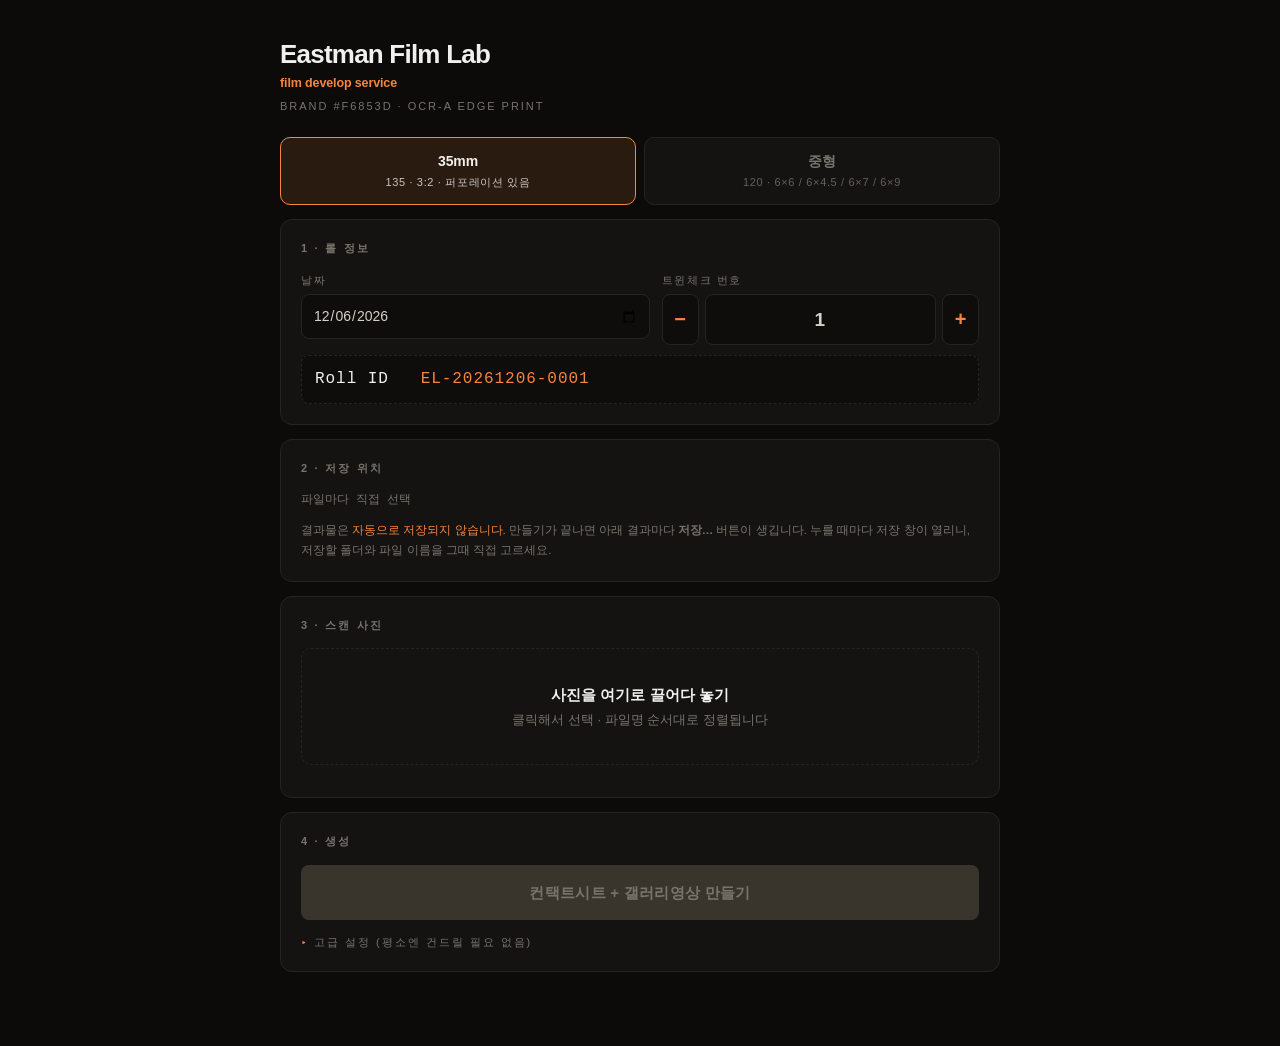
==== commit 7b144d76: "Contact sheet app: pick the save location for every file Drop the remembered save folder and the aut" ====
--- a/tools/contact-sheet/Eastman Film Lab - 컨택트시트 + 갤러리영상 (OCR-A).html
+++ b/tools/contact-sheet/Eastman Film Lab - 컨택트시트 + 갤러리영상 (OCR-A).html
@@ -111,6 +111,8 @@
     text-transform:uppercase; margin-bottom:7px}
   .out img,.out video{width:100%; border-radius:6px; background:#000;
     border:1px solid var(--line)}
+  .out .save{width:100%; margin-top:8px}
+  .out .save.done{background:transparent; color:var(--ok); border:1px solid var(--ok)}
 
   details{margin-top:4px}
   summary{cursor:pointer; font-size:11px; letter-spacing:.18em; color:var(--dim);
@@ -180,15 +182,12 @@
 
   <!-- ── 2. save folder ────────────────────────────────────── -->
   <div class="card">
-    <h2>2 · 저장 폴더</h2>
-    <div class="folder">
-      <button class="btn ghost" id="pick">저장할 폴더 선택</button>
-      <div class="path" id="pathEcho">아직 지정 안 됨 — 결과물이 다운로드 폴더로 저장됩니다</div>
-    </div>
+    <h2>2 · 저장 위치</h2>
+    <div class="path" id="pathEcho">파일마다 직접 선택</div>
     <div class="note">
-      선택한 <span class="warn">그 폴더에 그대로</span> 저장됩니다.
-      하위 폴더를 자동으로 만들지 않으니, 날짜 폴더 안에 넣으려면 그 날짜 폴더를 직접 고르세요.
-      마지막에 고른 폴더는 기억해 두었다가 다음에 다시 씁니다.
+      결과물은 <span class="warn">자동으로 저장되지 않습니다.</span>
+      만들기가 끝나면 아래 결과마다 <b>저장…</b> 버튼이 생깁니다.
+      누를 때마다 저장 창이 열리니, 저장할 폴더와 파일 이름을 그때 직접 고르세요.
     </div>
   </div>
 
@@ -210,8 +209,10 @@
     <div class="bar" id="bar"><i id="barFill"></i></div>
     <div class="log" id="log"></div>
     <div class="out" id="out">
-      <figure><figcaption>컨택트시트 · 8×10in</figcaption><img id="outImg" alt=""></figure>
-      <figure><figcaption>갤러리영상 · 9:16</figcaption><video id="outVid" controls playsinline muted></video></figure>
+      <figure><figcaption>컨택트시트 · 8×10in</figcaption><img id="outImg" alt="">
+        <button class="btn primary save" id="saveImg">컨택트시트 저장…</button></figure>
+      <figure><figcaption>갤러리영상 · 9:16</figcaption><video id="outVid" controls playsinline muted></video>
+        <button class="btn primary save" id="saveVid">갤러리영상 저장…</button></figure>
     </div>
 
     <details class="adv">
@@ -261,7 +262,7 @@
         </div>
       </div>
       <div class="note">
-        저장 후 원본 사진은 브라우저 메모리에서 즉시 삭제됩니다.
+        생성이 끝나면 원본 사진은 브라우저 메모리에서 즉시 삭제됩니다.
         사진은 어디에도 업로드되지 않고 이 PC 안에서만 처리됩니다.
       </div>
     </details>
@@ -321,7 +322,6 @@
 const VID_WIDTHS=[2160,1440,1080];
 
 let frames=[];                       // {img,url,name} — dropped, then forgotten
-let rootDir=null;                    // FileSystemDirectoryHandle for D:\필름저장
 
 /* ─────────────────────────── roll id / date ─────────────────── */
 const pad4=n=>String(n).length>=4?String(n):String(n).padStart(4,'0');
@@ -383,83 +383,73 @@
 $('mfSize').addEventListener('change',()=>{ $('cols').value=filmSpec().cols; });
 setFilm(lsGet('efl.film')==='120'?'120':'135');
 
-/* ─────────────────────── save folder (File System Access) ───── */
-const FS_OK='showDirectoryPicker' in window;
-
-// tiny IndexedDB store, just to keep the folder handle between visits
-function idb(mode,fn){
-  return new Promise((res,rej)=>{
-    const r=indexedDB.open('efl',1);
-    r.onupgradeneeded=()=>r.result.createObjectStore('kv');
-    r.onerror=()=>rej(r.error);
-    r.onsuccess=()=>{
-      const db=r.result, tx=db.transaction('kv',mode), st=tx.objectStore('kv');
-      const q=fn(st);
-      tx.oncomplete=()=>{ db.close(); res(q&&q.result); };
-      tx.onerror=()=>{ db.close(); rej(tx.error); };
-    };
-  });
-}
-const saveHandle=h=>idb('readwrite',st=>st.put(h,'root'));
-const loadHandle=()=>idb('readonly',st=>st.get('root'));
-
-function showPath(name,ok){
-  $('pathEcho').textContent=ok ? `저장 위치 · ${name}\\` : name;
-  $('pathEcho').classList.toggle('on',!!ok);
-}
-
-$('pick').onclick=async ()=>{
-  if(!FS_OK){
-    log('이 브라우저는 폴더 저장을 지원하지 않습니다 — Chrome 또는 Edge를 쓰세요.','er');
-    return;
-  }
-  try{
-    const h=await showDirectoryPicker({mode:'readwrite',id:'efl-film'});
-    rootDir=h; await saveHandle(h);
-    showPath(h.name,true);
-    $('pick').textContent='저장 폴더 변경';
-    log(`저장 폴더 연결: ${h.name}`,'ok');
-  }catch(e){ /* user cancelled */ }
+/* ───────────────────── save (user picks every time) ─────────── */
+// Nothing is saved automatically and no folder is remembered by this app:
+// each result has its own 저장… button, and every click opens a Save dialog
+// where the user picks the folder and file name. The dialog needs a fresh
+// click, which is why it can't simply pop up once a long render finishes.
+const PICKER_OK='showSaveFilePicker' in window;
+if(!PICKER_OK)
+  $('pathEcho').textContent=
+    '이 브라우저는 저장 창을 지원하지 않습니다 — Chrome/Edge를 쓰거나, '+
+    '브라우저 설정에서 "다운로드 전에 저장 위치 확인"을 켜세요';
+
+const SAVE_TYPES={
+  png:{description:'PNG 이미지',accept:{'image/png':['.png']}},
+  mp4:{description:'MP4 영상', accept:{'video/mp4':['.mp4']}},
 };
 
-(async function restoreFolder(){
-  if(!FS_OK){
-    $('pathEcho').textContent=
-      '이 브라우저는 폴더 지정 저장을 지원하지 않습니다 (Chrome / Edge 권장)';
-    return;
-  }
-  try{
-    const h=await loadHandle();
-    if(!h) return;
-    const perm=await h.queryPermission({mode:'readwrite'});
-    if(perm==='granted'){
-      rootDir=h; showPath(h.name,true); $('pick').textContent='저장 폴더 변경';
-    }else{
-      $('pathEcho').textContent=`이전 폴더: ${h.name} — 버튼을 눌러 다시 허용하세요`;
-      $('pick').textContent=`${h.name} 다시 연결`;
-      $('pick').onclick=async ()=>{
-        const p=await h.requestPermission({mode:'readwrite'});
-        if(p==='granted'){ rootDir=h; showPath(h.name,true);
-          $('pick').textContent='저장 폴더 변경'; log(`저장 폴더 연결: ${h.name}`,'ok'); }
-      };
+// resolves to the saved file's name, or null if the user cancelled
+async function saveBlob(blob,filename){
+  if(PICKER_OK){
+    const ext=filename.split('.').pop().toLowerCase();
+    let h;
+    try{
+      h=await showSaveFilePicker({suggestedName:filename,
+        types:SAVE_TYPES[ext]?[SAVE_TYPES[ext]]:undefined});
+    }catch(e){
+      if(e&&e.name==='AbortError') return null;
+      throw e;
     }
-  }catch(e){ /* nothing stored */ }
-})();
-
-// The folder the user picked IS the destination — no date subfolder is
-// created, nothing is guessed.
-async function saveBlob(blob,filename){
-  if(rootDir){
-    const fh=await rootDir.getFileHandle(filename,{create:true});
-    const w=await fh.createWritable();
+    const w=await h.createWritable();
     await w.write(blob); await w.close();
-    return `${rootDir.name}\\${filename}`;
+    return h.name;
   }
   const a=document.createElement('a');
   a.href=URL.createObjectURL(blob); a.download=filename; a.click();
   setTimeout(()=>URL.revokeObjectURL(a.href),4000);
-  return `다운로드 폴더\\${filename}`;
-}
+  return filename;
+}
+
+// results waiting for the user to save them
+const results={img:null,vid:null};
+function offerSave(key,res,filename){
+  const btn=$(key==='img'?'saveImg':'saveVid');
+  results[key]={...res,filename,saved:false};
+  btn.hidden=false;
+  btn.classList.remove('done');
+  btn.textContent=key==='img'?'컨택트시트 저장…':'갤러리영상 저장…';
+}
+async function onSave(key){
+  const r=results[key]; if(!r) return;
+  const btn=$(key==='img'?'saveImg':'saveVid');
+  try{
+    const name=await saveBlob(r.blob,r.filename);
+    if(!name){ log(`  저장 취소 · ${r.filename} — 다시 누르면 됩니다`,'er'); return; }
+    r.saved=true;
+    btn.classList.add('done');
+    btn.textContent=`✓ 저장됨 · ${name} (다른 곳에도 저장)`;
+    log(`  ✓ 저장됨 · ${name}`,'ok');
+  }catch(e){
+    log('저장 실패: '+(e&&e.message?e.message:e),'er');
+  }
+}
+$('saveImg').onclick=()=>onSave('img');
+$('saveVid').onclick=()=>onSave('vid');
+// don't lose a finished render by closing the tab before saving it
+window.addEventListener('beforeunload',e=>{
+  if(Object.values(results).some(r=>r&&!r.saved)){ e.preventDefault(); e.returnValue=''; }
+});
 
 /* ───────────────────────────── photos ───────────────────────── */
 const naturalKey=s=>s.replace(/\d+/g,m=>m.padStart(8,'0')).toLowerCase();
@@ -935,7 +925,9 @@
   $('out').classList.remove('on');
   clearLog();
   log(`${id} · ${count}컷`,'hi');
-  if(!rootDir) log('저장 폴더가 연결되지 않아 다운로드 폴더로 저장됩니다.','er');
+  const no=stickerNo();                 // file names are fixed before the bump
+  results.img=results.vid=null;
+  $('saveImg').hidden=$('saveVid').hidden=true;
 
   try{
     // the embedded OCR-A must be ready before the first canvas draw
@@ -944,16 +936,16 @@
     log('컨택트시트 만드는 중…');
     const cs=await renderContactSheet();
     progress(.42);
-    const csPath=await saveBlob(cs.blob,`${stickerNo()}-contact.png`);
-    log(`  ✓ ${csPath}   (${cs.w}×${cs.h}, ${(cs.blob.size/1e6).toFixed(1)}MB)`,'ok');
+    offerSave('img',cs,`${no}-contact.png`);
+    log(`  ✓ 완성 · ${no}-contact.png   (${cs.w}×${cs.h}, ${(cs.blob.size/1e6).toFixed(1)}MB)`,'ok');
     $('outImg').src=URL.createObjectURL(cs.blob);
 
     const {W:vw,H:vh}=videoDims(+$('vres').value);
     log(`갤러리영상 만드는 중… ${vw}×${vh} (해상도가 높아 시간이 걸립니다)`);
     const vd=await renderVideo(note=>log('  '+note,'er'));
     progress(.94);
-    const vdPath=await saveBlob(vd.blob,`${stickerNo()}-video.mp4`);
-    log(`  ✓ ${vdPath}   (${vd.w}×${vd.h}, ${(vd.blob.size/1e6).toFixed(1)}MB)`,'ok');
+    offerSave('vid',vd,`${no}-video.mp4`);
+    log(`  ✓ 완성 · ${no}-video.mp4   (${vd.w}×${vd.h}, ${(vd.blob.size/1e6).toFixed(1)}MB)`,'ok');
     $('outVid').src=URL.createObjectURL(vd.blob);
     $('out').classList.add('on');
 
@@ -962,8 +954,11 @@
     log(`원본 사진 ${count}컷을 메모리에서 삭제했습니다.`,'hi');
     bumpSticker(1);
     log(`다음 롤 준비됨 → ${rollId()}`,'hi');
+    log('아래 저장… 버튼을 눌러 저장할 위치를 고르세요.','hi');
   }catch(e){
     log('실패: '+(e&&e.message?e.message:e),'er');
+    // a finished contact sheet is still worth saving if the video failed
+    if(results.img){ $('out').classList.add('on'); log('컨택트시트는 완성되었습니다 — 저장… 버튼으로 저장하세요.','hi'); }
     $('go').disabled=frames.length===0;
   }finally{
     setTimeout(()=>{ $('bar').classList.remove('on'); progress(0); },1200);
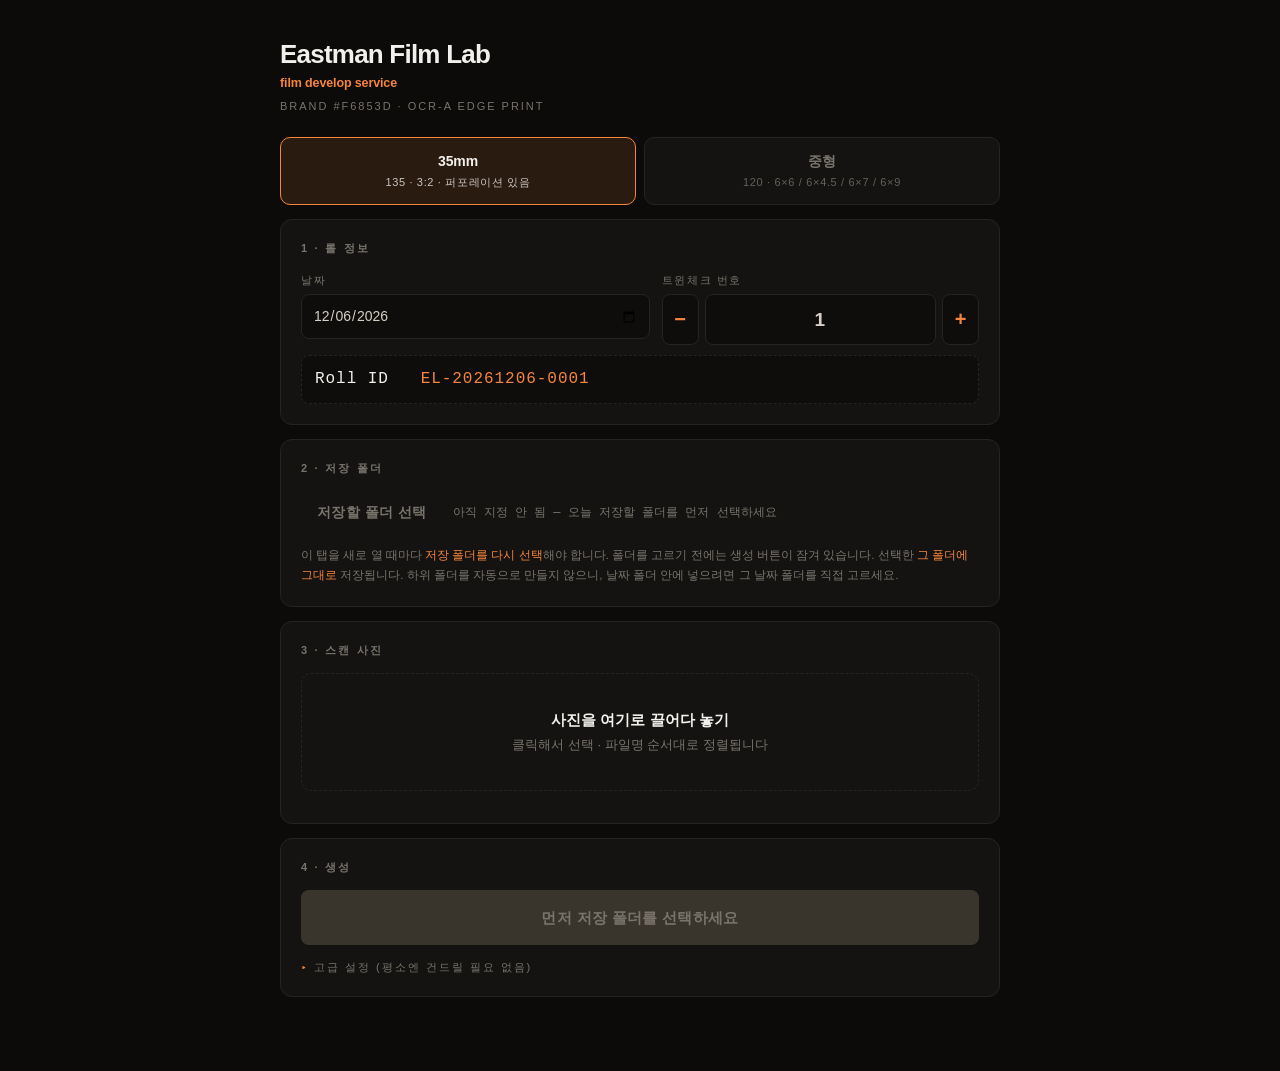
==== commit a56d79a0: "Contact sheet app: choose the save folder each time the tab opens Replace the per-file save buttons " ====
--- a/tools/contact-sheet/Eastman Film Lab - 컨택트시트 + 갤러리영상 (OCR-A).html
+++ b/tools/contact-sheet/Eastman Film Lab - 컨택트시트 + 갤러리영상 (OCR-A).html
@@ -111,8 +111,6 @@
     text-transform:uppercase; margin-bottom:7px}
   .out img,.out video{width:100%; border-radius:6px; background:#000;
     border:1px solid var(--line)}
-  .out .save{width:100%; margin-top:8px}
-  .out .save.done{background:transparent; color:var(--ok); border:1px solid var(--ok)}
 
   details{margin-top:4px}
   summary{cursor:pointer; font-size:11px; letter-spacing:.18em; color:var(--dim);
@@ -182,12 +180,16 @@
 
   <!-- ── 2. save folder ────────────────────────────────────── -->
   <div class="card">
-    <h2>2 · 저장 위치</h2>
-    <div class="path" id="pathEcho">파일마다 직접 선택</div>
+    <h2>2 · 저장 폴더</h2>
+    <div class="folder">
+      <button class="btn ghost" id="pick">저장할 폴더 선택</button>
+      <div class="path" id="pathEcho">아직 지정 안 됨 — 오늘 저장할 폴더를 먼저 선택하세요</div>
+    </div>
     <div class="note">
-      결과물은 <span class="warn">자동으로 저장되지 않습니다.</span>
-      만들기가 끝나면 아래 결과마다 <b>저장…</b> 버튼이 생깁니다.
-      누를 때마다 저장 창이 열리니, 저장할 폴더와 파일 이름을 그때 직접 고르세요.
+      이 탭을 새로 열 때마다 <span class="warn">저장 폴더를 다시 선택</span>해야 합니다.
+      폴더를 고르기 전에는 생성 버튼이 잠겨 있습니다.
+      선택한 <span class="warn">그 폴더에 그대로</span> 저장됩니다.
+      하위 폴더를 자동으로 만들지 않으니, 날짜 폴더 안에 넣으려면 그 날짜 폴더를 직접 고르세요.
     </div>
   </div>
 
@@ -209,10 +211,8 @@
     <div class="bar" id="bar"><i id="barFill"></i></div>
     <div class="log" id="log"></div>
     <div class="out" id="out">
-      <figure><figcaption>컨택트시트 · 8×10in</figcaption><img id="outImg" alt="">
-        <button class="btn primary save" id="saveImg">컨택트시트 저장…</button></figure>
-      <figure><figcaption>갤러리영상 · 9:16</figcaption><video id="outVid" controls playsinline muted></video>
-        <button class="btn primary save" id="saveVid">갤러리영상 저장…</button></figure>
+      <figure><figcaption>컨택트시트 · 8×10in</figcaption><img id="outImg" alt=""></figure>
+      <figure><figcaption>갤러리영상 · 9:16</figcaption><video id="outVid" controls playsinline muted></video></figure>
     </div>
 
     <details class="adv">
@@ -262,7 +262,7 @@
         </div>
       </div>
       <div class="note">
-        생성이 끝나면 원본 사진은 브라우저 메모리에서 즉시 삭제됩니다.
+        저장 후 원본 사진은 브라우저 메모리에서 즉시 삭제됩니다.
         사진은 어디에도 업로드되지 않고 이 PC 안에서만 처리됩니다.
       </div>
     </details>
@@ -322,6 +322,7 @@
 const VID_WIDTHS=[2160,1440,1080];
 
 let frames=[];                       // {img,url,name} — dropped, then forgotten
+let rootDir=null;                    // FileSystemDirectoryHandle for D:\필름저장
 
 /* ─────────────────────────── roll id / date ─────────────────── */
 const pad4=n=>String(n).length>=4?String(n):String(n).padStart(4,'0');
@@ -383,73 +384,58 @@
 $('mfSize').addEventListener('change',()=>{ $('cols').value=filmSpec().cols; });
 setFilm(lsGet('efl.film')==='120'?'120':'135');
 
-/* ───────────────────── save (user picks every time) ─────────── */
-// Nothing is saved automatically and no folder is remembered by this app:
-// each result has its own 저장… button, and every click opens a Save dialog
-// where the user picks the folder and file name. The dialog needs a fresh
-// click, which is why it can't simply pop up once a long render finishes.
-const PICKER_OK='showSaveFilePicker' in window;
-if(!PICKER_OK)
+/* ─────────────────────── save folder (File System Access) ───── */
+const FS_OK='showDirectoryPicker' in window;
+
+// generating is locked until a folder is chosen (where folder saving works)
+function syncGo(){
+  const needFolder=FS_OK&&!rootDir;
+  $('go').disabled=frames.length===0||needFolder;
+  $('go').textContent=needFolder?'먼저 저장 폴더를 선택하세요':'컨택트시트 + 갤러리영상 만들기';
+}
+
+// The folder is chosen fresh every time the tab opens — nothing is stored
+// between visits, so whoever runs the lab that day sets it themselves.
+function showPath(name,ok){
+  $('pathEcho').textContent=ok ? `저장 위치 · ${name}\\` : name;
+  $('pathEcho').classList.toggle('on',!!ok);
+}
+
+$('pick').onclick=async ()=>{
+  if(!FS_OK){
+    log('이 브라우저는 폴더 저장을 지원하지 않습니다 — Chrome 또는 Edge를 쓰세요.','er');
+    return;
+  }
+  try{
+    const h=await showDirectoryPicker({mode:'readwrite',id:'efl-film'});
+    rootDir=h; syncGo();
+    showPath(h.name,true);
+    $('pick').textContent='저장 폴더 변경';
+    log(`저장 폴더 연결: ${h.name}`,'ok');
+  }catch(e){ /* user cancelled */ }
+};
+
+if(!FS_OK)
   $('pathEcho').textContent=
-    '이 브라우저는 저장 창을 지원하지 않습니다 — Chrome/Edge를 쓰거나, '+
-    '브라우저 설정에서 "다운로드 전에 저장 위치 확인"을 켜세요';
-
-const SAVE_TYPES={
-  png:{description:'PNG 이미지',accept:{'image/png':['.png']}},
-  mp4:{description:'MP4 영상', accept:{'video/mp4':['.mp4']}},
-};
-
-// resolves to the saved file's name, or null if the user cancelled
+    '이 브라우저는 폴더 지정 저장을 지원하지 않습니다 (Chrome / Edge 권장) — 다운로드 폴더로 저장됩니다';
+syncGo();
+// older versions kept the folder in IndexedDB — clear it so nothing lingers
+try{ indexedDB.deleteDatabase('efl'); }catch(e){}
+
+// The folder the user picked IS the destination — no date subfolder is
+// created, nothing is guessed.
 async function saveBlob(blob,filename){
-  if(PICKER_OK){
-    const ext=filename.split('.').pop().toLowerCase();
-    let h;
-    try{
-      h=await showSaveFilePicker({suggestedName:filename,
-        types:SAVE_TYPES[ext]?[SAVE_TYPES[ext]]:undefined});
-    }catch(e){
-      if(e&&e.name==='AbortError') return null;
-      throw e;
-    }
-    const w=await h.createWritable();
+  if(rootDir){
+    const fh=await rootDir.getFileHandle(filename,{create:true});
+    const w=await fh.createWritable();
     await w.write(blob); await w.close();
-    return h.name;
+    return `${rootDir.name}\\${filename}`;
   }
   const a=document.createElement('a');
   a.href=URL.createObjectURL(blob); a.download=filename; a.click();
   setTimeout(()=>URL.revokeObjectURL(a.href),4000);
-  return filename;
-}
-
-// results waiting for the user to save them
-const results={img:null,vid:null};
-function offerSave(key,res,filename){
-  const btn=$(key==='img'?'saveImg':'saveVid');
-  results[key]={...res,filename,saved:false};
-  btn.hidden=false;
-  btn.classList.remove('done');
-  btn.textContent=key==='img'?'컨택트시트 저장…':'갤러리영상 저장…';
-}
-async function onSave(key){
-  const r=results[key]; if(!r) return;
-  const btn=$(key==='img'?'saveImg':'saveVid');
-  try{
-    const name=await saveBlob(r.blob,r.filename);
-    if(!name){ log(`  저장 취소 · ${r.filename} — 다시 누르면 됩니다`,'er'); return; }
-    r.saved=true;
-    btn.classList.add('done');
-    btn.textContent=`✓ 저장됨 · ${name} (다른 곳에도 저장)`;
-    log(`  ✓ 저장됨 · ${name}`,'ok');
-  }catch(e){
-    log('저장 실패: '+(e&&e.message?e.message:e),'er');
-  }
-}
-$('saveImg').onclick=()=>onSave('img');
-$('saveVid').onclick=()=>onSave('vid');
-// don't lose a finished render by closing the tab before saving it
-window.addEventListener('beforeunload',e=>{
-  if(Object.values(results).some(r=>r&&!r.saved)){ e.preventDefault(); e.returnValue=''; }
-});
+  return `다운로드 폴더\\${filename}`;
+}
 
 /* ───────────────────────────── photos ───────────────────────── */
 const naturalKey=s=>s.replace(/\d+/g,m=>m.padStart(8,'0')).toLowerCase();
@@ -488,7 +474,7 @@
   $('drop').innerHTML=frames.length
     ? `<b>${frames.length}컷 준비됨</b>더 추가하려면 계속 끌어다 놓기`
     : `<b>사진을 여기로 끌어다 놓기</b>클릭해서 선택 · 파일명 순서대로 정렬됩니다`;
-  $('go').disabled=frames.length===0;
+  syncGo();
 }
 
 function forgetPhotos(){
@@ -925,9 +911,7 @@
   $('out').classList.remove('on');
   clearLog();
   log(`${id} · ${count}컷`,'hi');
-  const no=stickerNo();                 // file names are fixed before the bump
-  results.img=results.vid=null;
-  $('saveImg').hidden=$('saveVid').hidden=true;
+  if(!rootDir) log('저장 폴더가 지정되지 않아 다운로드 폴더로 저장됩니다.','er');
 
   try{
     // the embedded OCR-A must be ready before the first canvas draw
@@ -936,16 +920,16 @@
     log('컨택트시트 만드는 중…');
     const cs=await renderContactSheet();
     progress(.42);
-    offerSave('img',cs,`${no}-contact.png`);
-    log(`  ✓ 완성 · ${no}-contact.png   (${cs.w}×${cs.h}, ${(cs.blob.size/1e6).toFixed(1)}MB)`,'ok');
+    const csPath=await saveBlob(cs.blob,`${stickerNo()}-contact.png`);
+    log(`  ✓ ${csPath}   (${cs.w}×${cs.h}, ${(cs.blob.size/1e6).toFixed(1)}MB)`,'ok');
     $('outImg').src=URL.createObjectURL(cs.blob);
 
     const {W:vw,H:vh}=videoDims(+$('vres').value);
     log(`갤러리영상 만드는 중… ${vw}×${vh} (해상도가 높아 시간이 걸립니다)`);
     const vd=await renderVideo(note=>log('  '+note,'er'));
     progress(.94);
-    offerSave('vid',vd,`${no}-video.mp4`);
-    log(`  ✓ 완성 · ${no}-video.mp4   (${vd.w}×${vd.h}, ${(vd.blob.size/1e6).toFixed(1)}MB)`,'ok');
+    const vdPath=await saveBlob(vd.blob,`${stickerNo()}-video.mp4`);
+    log(`  ✓ ${vdPath}   (${vd.w}×${vd.h}, ${(vd.blob.size/1e6).toFixed(1)}MB)`,'ok');
     $('outVid').src=URL.createObjectURL(vd.blob);
     $('out').classList.add('on');
 
@@ -954,12 +938,9 @@
     log(`원본 사진 ${count}컷을 메모리에서 삭제했습니다.`,'hi');
     bumpSticker(1);
     log(`다음 롤 준비됨 → ${rollId()}`,'hi');
-    log('아래 저장… 버튼을 눌러 저장할 위치를 고르세요.','hi');
   }catch(e){
     log('실패: '+(e&&e.message?e.message:e),'er');
-    // a finished contact sheet is still worth saving if the video failed
-    if(results.img){ $('out').classList.add('on'); log('컨택트시트는 완성되었습니다 — 저장… 버튼으로 저장하세요.','hi'); }
-    $('go').disabled=frames.length===0;
+    syncGo();
   }finally{
     setTimeout(()=>{ $('bar').classList.remove('on'); progress(0); },1200);
     const cv=$('cv'); cv.getContext('2d').clearRect(0,0,cv.width,cv.height);
